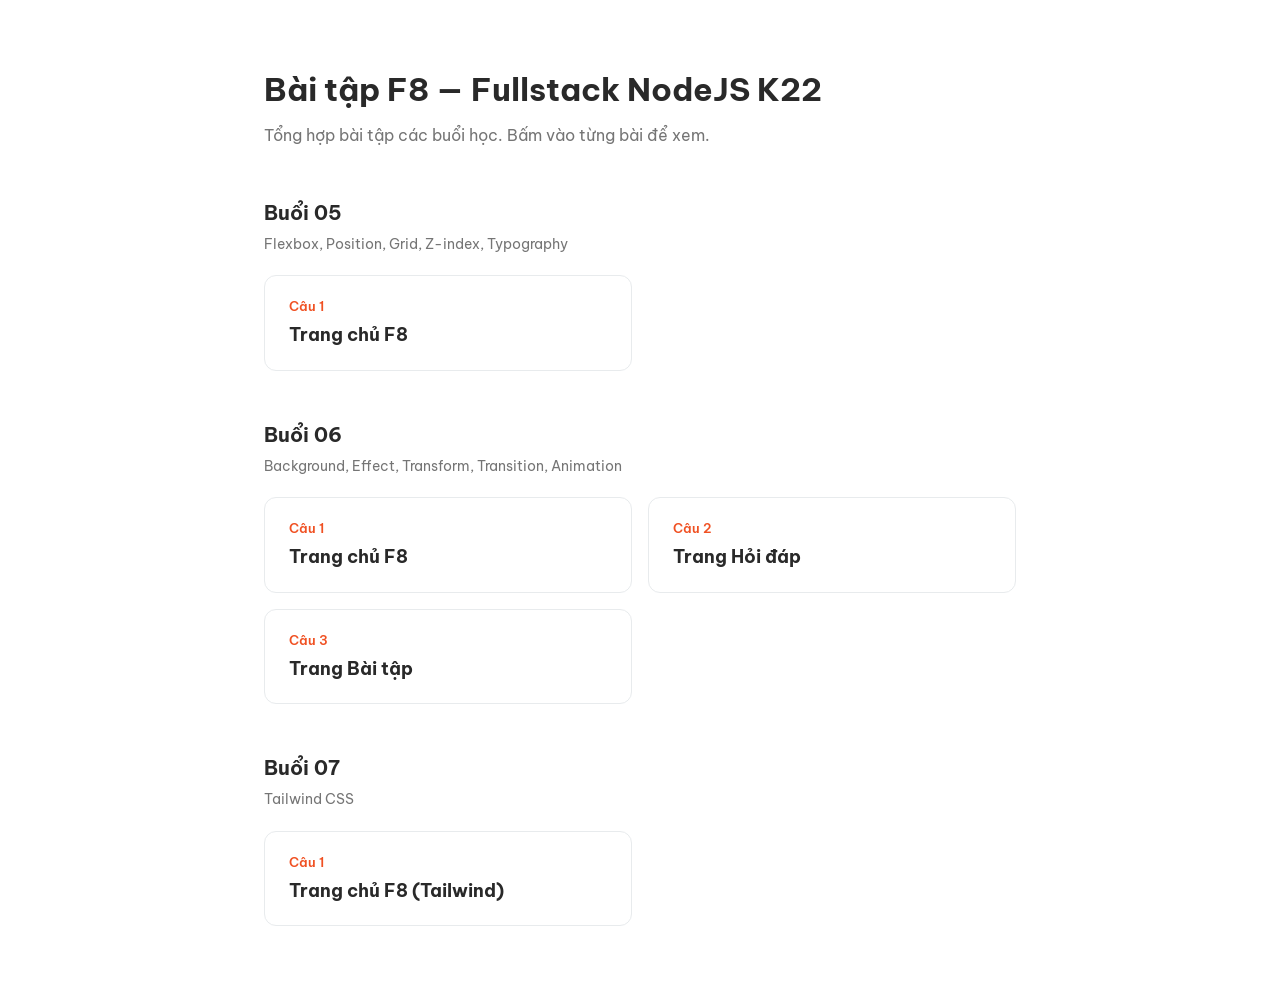
==== index.html @ b8895027 "feat: day 567" ====
<!doctype html>
<html lang="vi">
  <head>
    <meta charset="UTF-8" />
    <meta name="viewport" content="width=device-width, initial-scale=1.0" />
    <title>Bài tập F8 - K22 | Hương Trà</title>
    <link rel="icon" type="image/png" href="assets/favicon.png" />
    <link rel="preconnect" href="https://fonts.googleapis.com" />
    <link rel="preconnect" href="https://fonts.gstatic.com" crossorigin />
    <link
      href="https://fonts.googleapis.com/css2?family=Be+Vietnam+Pro:wght@400;500;600;700&display=swap"
      rel="stylesheet"
    />
    <link rel="stylesheet" href="reset.css" />
    <link rel="stylesheet" href="style.css" />
  </head>

  <body>
    <main class="home">
      <h1 class="home-title">Bài tập F8 — Fullstack NodeJS K22</h1>
      <p class="home-desc">
        Tổng hợp bài tập các buổi học. Bấm vào từng bài để xem.
      </p>

      <section class="day">
        <h2 class="day-title">Buổi 05</h2>
        <p class="day-topic">Flexbox, Position, Grid, Z-index, Typography</p>
        <div class="task-list">
          <a class="task-btn" href="day05/index.html">
            <span class="task-btn-number">Câu 1</span>
            <span class="task-btn-name">Trang chủ F8</span>
          </a>
        </div>
      </section>

      <section class="day">
        <h2 class="day-title">Buổi 06</h2>
        <p class="day-topic">
          Background, Effect, Transform, Transition, Animation
        </p>
        <div class="task-list">
          <a class="task-btn" href="day05/index.html">
            <span class="task-btn-number">Câu 1</span>
            <span class="task-btn-name">Trang chủ F8</span>
          </a>
          <a class="task-btn" href="day06/discussions.html">
            <span class="task-btn-number">Câu 2</span>
            <span class="task-btn-name">Trang Hỏi đáp</span>
          </a>
          <a class="task-btn" href="day06/assignments.html">
            <span class="task-btn-number">Câu 3</span>
            <span class="task-btn-name">Trang Bài tập</span>
          </a>
        </div>
      </section>

      <section class="day">
        <h2 class="day-title">Buổi 07</h2>
        <p class="day-topic">Tailwind CSS</p>
        <div class="task-list">
          <a class="task-btn" href="day07/index.html">
            <span class="task-btn-number">Câu 1</span>
            <span class="task-btn-name">Trang chủ F8 (Tailwind)</span>
          </a>
        </div>
      </section>
    </main>
  </body>
</html>
---- style.css ----
:root {
  --primary: #f05123;
  --primary-soft: #fff4f0;
  --text: #292929;
  --text-muted: #757575;
  --border: #e8ebed;
  --bg: #fff;
  --bg-soft: #f7f8fa;
  --header-height: 8rem;
  --sidebar-width: 9.6rem;
  --container: 128rem;
}

@media (prefers-color-scheme: dark) {
  :root {
    --primary-soft: #3a1d13;
    --text: #ececec;
    --text-muted: #a0a0a0;
    --border: #2c2c2c;
    --bg: #1a1a1a;
    --bg-soft: #232323;
  }
}

body {
  font-family: "Be Vietnam Pro", Arial, sans-serif;
  font-size: 1.6rem;
  line-height: 1.6;
  color: var(--text);
  background: var(--bg);
}

/* ================== HEADER ================== */
.site-header {
  position: fixed;
  top: 0;
  right: 0;
  left: 0;
  z-index: 100;
  display: flex;
  align-items: center;
  justify-content: space-between;
  gap: 2.4rem;
  height: var(--header-height);
  padding: 0.8rem 3.2rem;
  background: var(--bg);
  border-bottom: 1px solid var(--border);
}

.logo {
  width: 4rem;
  height: 4rem;
  border-radius: 0.8rem;
}

.search-box {
  display: flex;
  align-items: center;
  gap: 1.2rem;
  width: min(92.8rem, 100%);
  padding: 1.2rem 1.6rem;
  background: var(--bg);
  border: 1px solid var(--border);
  border-radius: 999px;
}

.search-box i {
  color: var(--text-muted);
}

.search-box input {
  flex: 1;
  min-width: 0;
  background: transparent;
  border: none;
  outline: none;
}

.header-actions {
  display: flex;
  align-items: center;
  gap: 2.4rem;
}

.my-courses-link,
.notification {
  display: flex;
  align-items: center;
  gap: 0.8rem;
  font-size: 1.5rem;
  font-weight: 550;
  white-space: nowrap;
}

.my-courses-link:hover,
.notification:hover {
  color: var(--primary);
}

.notification {
  position: relative;
}

.notification-badge {
  position: absolute;
  top: -0.6rem;
  left: 1rem;
  min-width: 1.8rem;
  padding: 0 0.5rem;
  font-size: 1.1rem;
  font-weight: 600;
  line-height: 1.8rem;
  color: #fff;
  text-align: center;
  background: var(--primary);
  border-radius: 999px;
}

.avatar {
  width: 3.2rem;
  height: 3.2rem;
  overflow: hidden;
  border-radius: 999px;
}

.avatar img {
  width: 100%;
  height: 100%;
  object-fit: cover;
}

/* ================== LANDING PAGE ================== */
.home {
  max-width: 80rem;
  margin: 0 auto;
  padding: 6.4rem 2.4rem;
}

.home-title {
  font-size: 3.2rem;
  font-weight: 700;
}

.home-desc {
  margin-top: 0.8rem;
  color: var(--text-muted);
}

.day {
  margin-top: 4.8rem;
}

.day-title {
  font-size: 2rem;
  font-weight: 700;
}

.day-topic {
  margin-top: 0.4rem;
  font-size: 1.4rem;
  color: var(--text-muted);
}

.task-list {
  display: grid;
  grid-template-columns: repeat(auto-fill, minmax(28rem, 1fr));
  gap: 1.6rem;
  margin-top: 2rem;
}

.task-btn {
  display: flex;
  flex-direction: column;
  gap: 0.4rem;
  padding: 2rem 2.4rem;
  background: var(--bg);
  border: 1px solid var(--border);
  border-radius: 1.2rem;
  transition:
    transform 0.2s,
    box-shadow 0.2s,
    border-color 0.2s;
}

.task-btn:hover {
  border-color: var(--primary);
  box-shadow: 0 0.6rem 2rem rgb(0 0 0 / 8%);
  transform: translateY(-0.3rem);
}

.task-btn-number {
  font-size: 1.3rem;
  font-weight: 600;
  color: var(--primary);
}

.task-btn-name {
  font-size: 1.8rem;
  font-weight: 700;
}

/* ================== FOOTER ================== */
.footer {
  padding: 4.8rem 2.4rem 2.4rem;
  background: var(--bg-soft);
  border-top: 1px solid var(--border);
}

.footer-inner {
  display: grid;
  grid-template-columns: 2fr repeat(3, 1fr);
  gap: 3.2rem;
  max-width: var(--container);
  margin: 0 auto;
}

.footer-logo {
  width: 3.6rem;
  height: 3.6rem;
  margin-bottom: 1.2rem;
}

.footer-slogan {
  margin-bottom: 1.6rem;
  font-size: 1.4rem;
  font-weight: 700;
  color: var(--primary);
}

.footer-contact {
  font-size: 1.4rem;
  color: var(--text-muted);
}

.footer-heading {
  margin-bottom: 1.6rem;
  font-size: 1.6rem;
  font-weight: 700;
}

.footer-list {
  display: flex;
  flex-direction: column;
  gap: 1rem;
  font-size: 1.4rem;
  color: var(--text-muted);
}

.footer-list a:hover {
  color: var(--primary);
}

.footer-bottom {
  display: flex;
  align-items: center;
  justify-content: space-between;
  flex-wrap: wrap;
  gap: 1.6rem;
  max-width: var(--container);
  margin: 3.2rem auto 0;
  padding-top: 2.4rem;
  font-size: 1.4rem;
  color: var(--text-muted);
  border-top: 1px solid var(--border);
}

.footer-socials {
  display: flex;
  gap: 1.2rem;
  font-size: 2rem;
}

.footer-socials a:hover {
  color: var(--primary);
}

/* ================== RESPONSIVE ================== */
@media (width <= 1023px) {
  .footer-inner {
    grid-template-columns: repeat(2, 1fr);
  }
}

@media (width <= 767px) {
  .site-header {
    gap: 1.2rem;
    padding: 0.8rem 1.6rem;
  }

  .search-box,
  .my-courses-link span {
    display: none;
  }

  .footer-inner {
    grid-template-columns: 1fr;
  }
}
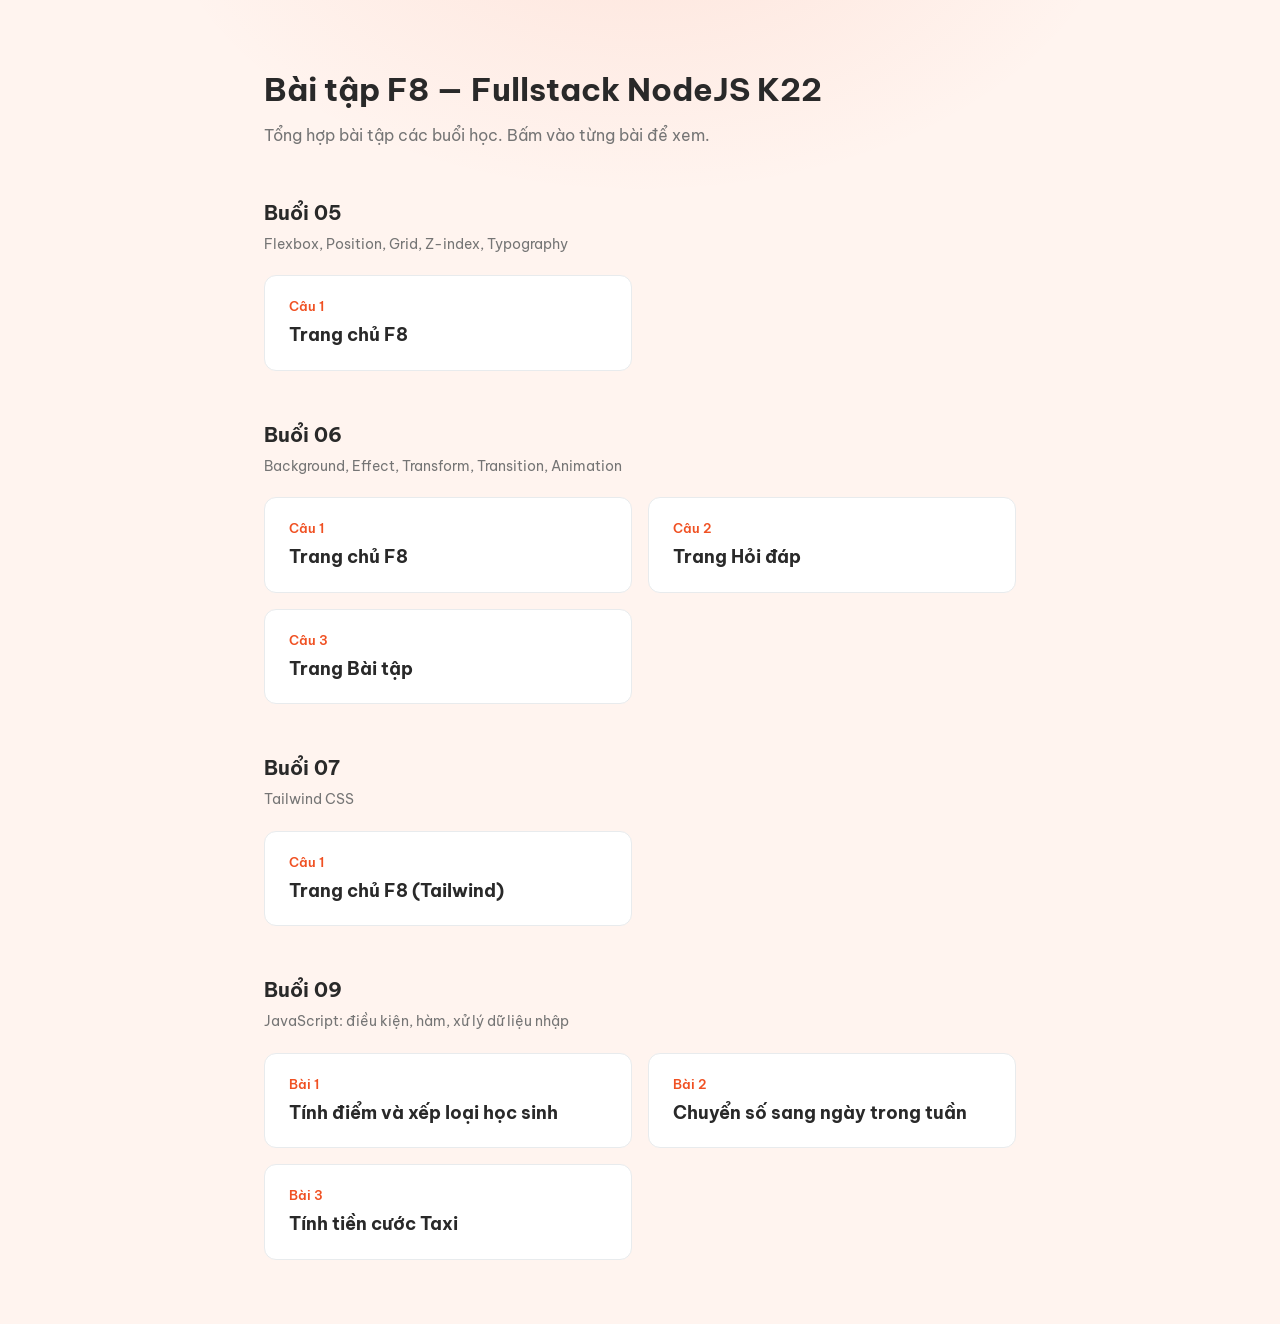
==== commit 5ea979e1: "feat: day 9 js hw" ====
--- a/index.html
+++ b/index.html
@@ -15,7 +15,7 @@
     <link rel="stylesheet" href="style.css" />
   </head>
 
-  <body>
+  <body class="home-page">
     <main class="home">
       <h1 class="home-title">Bài tập F8 — Fullstack NodeJS K22</h1>
       <p class="home-desc">
@@ -64,6 +64,25 @@
           </a>
         </div>
       </section>
+
+      <section class="day">
+        <h2 class="day-title">Buổi 09</h2>
+        <p class="day-topic">JavaScript: điều kiện, hàm, xử lý dữ liệu nhập</p>
+        <div class="task-list">
+          <a class="task-btn" href="day09/grades.html">
+            <span class="task-btn-number">Bài 1</span>
+            <span class="task-btn-name">Tính điểm và xếp loại học sinh</span>
+          </a>
+          <a class="task-btn" href="day09/weekday.html">
+            <span class="task-btn-number">Bài 2</span>
+            <span class="task-btn-name">Chuyển số sang ngày trong tuần</span>
+          </a>
+          <a class="task-btn" href="day09/taxi.html">
+            <span class="task-btn-number">Bài 3</span>
+            <span class="task-btn-name">Tính tiền cước Taxi</span>
+          </a>
+        </div>
+      </section>
     </main>
   </body>
 </html>
--- a/style.css
+++ b/style.css
@@ -1,4 +1,5 @@
 :root {
+  color-scheme: light;
   --primary: #f05123;
   --primary-soft: #fff4f0;
   --text: #292929;
@@ -6,20 +7,10 @@
   --border: #e8ebed;
   --bg: #fff;
   --bg-soft: #f7f8fa;
+  --bg-tint: #fff4ef;
   --header-height: 8rem;
   --sidebar-width: 9.6rem;
   --container: 128rem;
-}
-
-@media (prefers-color-scheme: dark) {
-  :root {
-    --primary-soft: #3a1d13;
-    --text: #ececec;
-    --text-muted: #a0a0a0;
-    --border: #2c2c2c;
-    --bg: #1a1a1a;
-    --bg-soft: #232323;
-  }
 }
 
 body {
@@ -130,6 +121,17 @@
 }
 
 /* ================== LANDING PAGE ================== */
+.home-page {
+  min-height: 100vh;
+  background:
+    radial-gradient(
+      70rem 45rem at 50% -12rem,
+      rgb(240 81 35 / 10%),
+      transparent 70%
+    ),
+    var(--bg-tint);
+}
+
 .home {
   max-width: 80rem;
   margin: 0 auto;
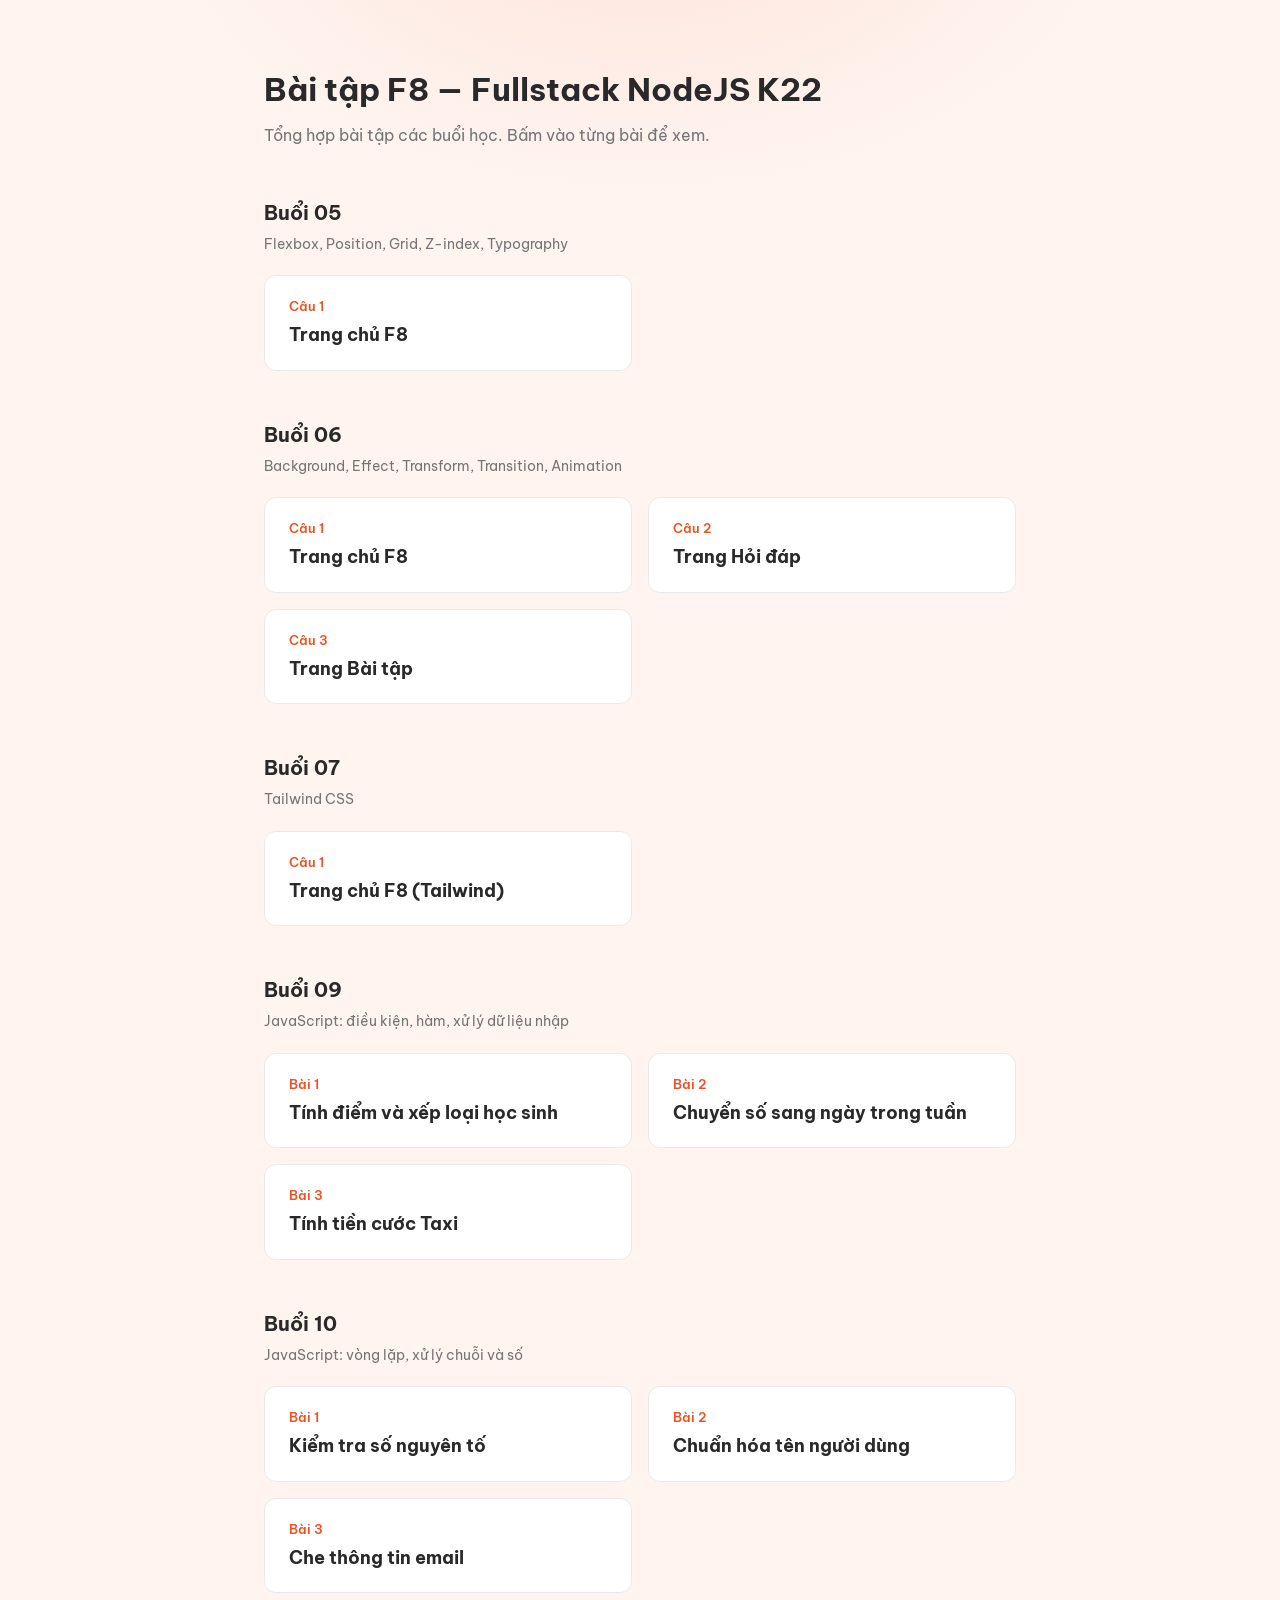
==== commit d52803e8: "feat: day 10" ====
--- a/index.html
+++ b/index.html
@@ -83,6 +83,25 @@
           </a>
         </div>
       </section>
+
+      <section class="day">
+        <h2 class="day-title">Buổi 10</h2>
+        <p class="day-topic">JavaScript: vòng lặp, xử lý chuỗi và số</p>
+        <div class="task-list">
+          <a class="task-btn" href="day10/prime.html">
+            <span class="task-btn-number">Bài 1</span>
+            <span class="task-btn-name">Kiểm tra số nguyên tố</span>
+          </a>
+          <a class="task-btn" href="day10/fullname.html">
+            <span class="task-btn-number">Bài 2</span>
+            <span class="task-btn-name">Chuẩn hóa tên người dùng</span>
+          </a>
+          <a class="task-btn" href="day10/email.html">
+            <span class="task-btn-number">Bài 3</span>
+            <span class="task-btn-name">Che thông tin email</span>
+          </a>
+        </div>
+      </section>
     </main>
   </body>
 </html>
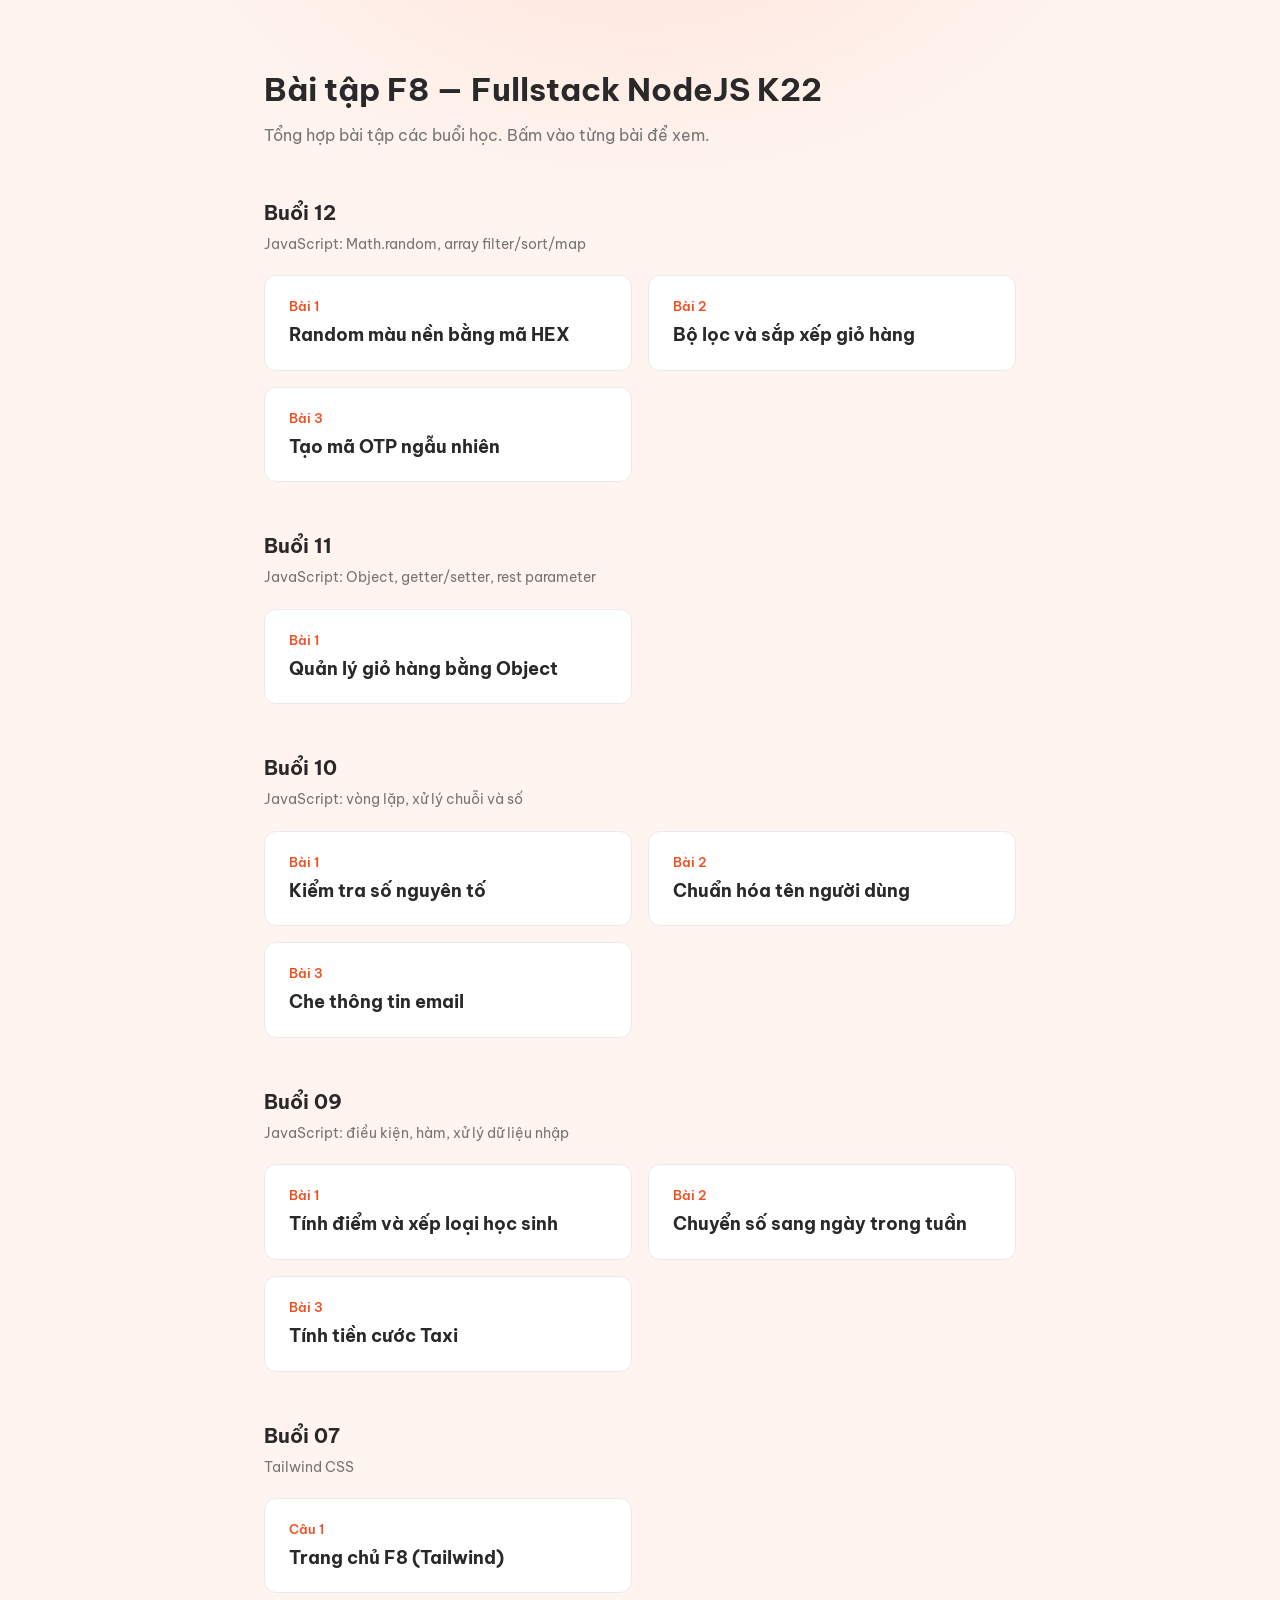
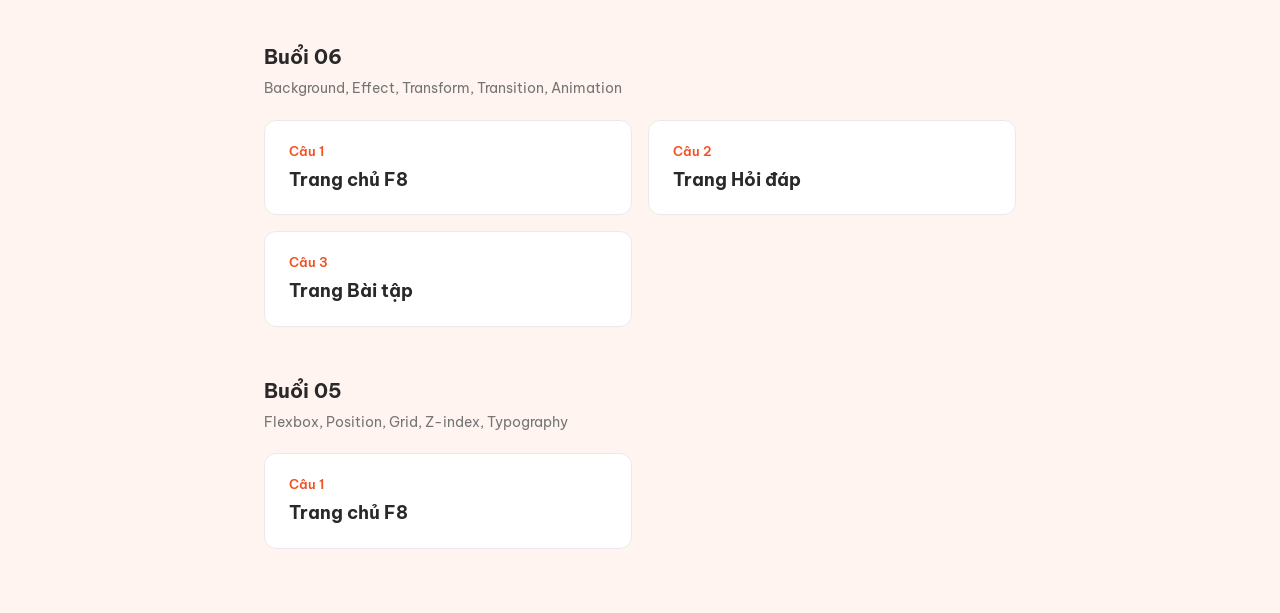
==== commit b7917571: "feat: hw day 11 and 12" ====
--- a/index.html
+++ b/index.html
@@ -23,12 +23,80 @@
       </p>
 
       <section class="day">
-        <h2 class="day-title">Buổi 05</h2>
-        <p class="day-topic">Flexbox, Position, Grid, Z-index, Typography</p>
+        <h2 class="day-title">Buổi 12</h2>
+        <p class="day-topic">JavaScript: Math.random, array filter/sort/map</p>
         <div class="task-list">
-          <a class="task-btn" href="day05/index.html">
+          <a class="task-btn" href="day12/hexcolor.html">
+            <span class="task-btn-number">Bài 1</span>
+            <span class="task-btn-name">Random màu nền bằng mã HEX</span>
+          </a>
+          <a class="task-btn" href="day12/cart.html">
+            <span class="task-btn-number">Bài 2</span>
+            <span class="task-btn-name">Bộ lọc và sắp xếp giỏ hàng</span>
+          </a>
+          <a class="task-btn" href="day12/otp.html">
+            <span class="task-btn-number">Bài 3</span>
+            <span class="task-btn-name">Tạo mã OTP ngẫu nhiên</span>
+          </a>
+        </div>
+      </section>
+
+      <section class="day">
+        <h2 class="day-title">Buổi 11</h2>
+        <p class="day-topic">JavaScript: Object, getter/setter, rest parameter</p>
+        <div class="task-list">
+          <a class="task-btn" href="day11/cart.html">
+            <span class="task-btn-number">Bài 1</span>
+            <span class="task-btn-name">Quản lý giỏ hàng bằng Object</span>
+          </a>
+        </div>
+      </section>
+
+      <section class="day">
+        <h2 class="day-title">Buổi 10</h2>
+        <p class="day-topic">JavaScript: vòng lặp, xử lý chuỗi và số</p>
+        <div class="task-list">
+          <a class="task-btn" href="day10/prime.html">
+            <span class="task-btn-number">Bài 1</span>
+            <span class="task-btn-name">Kiểm tra số nguyên tố</span>
+          </a>
+          <a class="task-btn" href="day10/fullname.html">
+            <span class="task-btn-number">Bài 2</span>
+            <span class="task-btn-name">Chuẩn hóa tên người dùng</span>
+          </a>
+          <a class="task-btn" href="day10/email.html">
+            <span class="task-btn-number">Bài 3</span>
+            <span class="task-btn-name">Che thông tin email</span>
+          </a>
+        </div>
+      </section>
+
+      <section class="day">
+        <h2 class="day-title">Buổi 09</h2>
+        <p class="day-topic">JavaScript: điều kiện, hàm, xử lý dữ liệu nhập</p>
+        <div class="task-list">
+          <a class="task-btn" href="day09/grades.html">
+            <span class="task-btn-number">Bài 1</span>
+            <span class="task-btn-name">Tính điểm và xếp loại học sinh</span>
+          </a>
+          <a class="task-btn" href="day09/weekday.html">
+            <span class="task-btn-number">Bài 2</span>
+            <span class="task-btn-name">Chuyển số sang ngày trong tuần</span>
+          </a>
+          <a class="task-btn" href="day09/taxi.html">
+            <span class="task-btn-number">Bài 3</span>
+            <span class="task-btn-name">Tính tiền cước Taxi</span>
+          </a>
+        </div>
+      </section>
+
+      <section class="day">
+        <h2 class="day-title">Buổi 07</h2>
+        <p class="day-topic">Tailwind CSS</p>
+        <div class="task-list">
+          <a class="task-btn" href="day07/index.html">
             <span class="task-btn-number">Câu 1</span>
-            <span class="task-btn-name">Trang chủ F8</span>
+            <span class="task-btn-name">Trang chủ F8 (Tailwind)</span>
           </a>
         </div>
       </section>
@@ -55,50 +123,12 @@
       </section>
 
       <section class="day">
-        <h2 class="day-title">Buổi 07</h2>
-        <p class="day-topic">Tailwind CSS</p>
+        <h2 class="day-title">Buổi 05</h2>
+        <p class="day-topic">Flexbox, Position, Grid, Z-index, Typography</p>
         <div class="task-list">
-          <a class="task-btn" href="day07/index.html">
+          <a class="task-btn" href="day05/index.html">
             <span class="task-btn-number">Câu 1</span>
-            <span class="task-btn-name">Trang chủ F8 (Tailwind)</span>
-          </a>
-        </div>
-      </section>
-
-      <section class="day">
-        <h2 class="day-title">Buổi 09</h2>
-        <p class="day-topic">JavaScript: điều kiện, hàm, xử lý dữ liệu nhập</p>
-        <div class="task-list">
-          <a class="task-btn" href="day09/grades.html">
-            <span class="task-btn-number">Bài 1</span>
-            <span class="task-btn-name">Tính điểm và xếp loại học sinh</span>
-          </a>
-          <a class="task-btn" href="day09/weekday.html">
-            <span class="task-btn-number">Bài 2</span>
-            <span class="task-btn-name">Chuyển số sang ngày trong tuần</span>
-          </a>
-          <a class="task-btn" href="day09/taxi.html">
-            <span class="task-btn-number">Bài 3</span>
-            <span class="task-btn-name">Tính tiền cước Taxi</span>
-          </a>
-        </div>
-      </section>
-
-      <section class="day">
-        <h2 class="day-title">Buổi 10</h2>
-        <p class="day-topic">JavaScript: vòng lặp, xử lý chuỗi và số</p>
-        <div class="task-list">
-          <a class="task-btn" href="day10/prime.html">
-            <span class="task-btn-number">Bài 1</span>
-            <span class="task-btn-name">Kiểm tra số nguyên tố</span>
-          </a>
-          <a class="task-btn" href="day10/fullname.html">
-            <span class="task-btn-number">Bài 2</span>
-            <span class="task-btn-name">Chuẩn hóa tên người dùng</span>
-          </a>
-          <a class="task-btn" href="day10/email.html">
-            <span class="task-btn-number">Bài 3</span>
-            <span class="task-btn-name">Che thông tin email</span>
+            <span class="task-btn-name">Trang chủ F8</span>
           </a>
         </div>
       </section>
